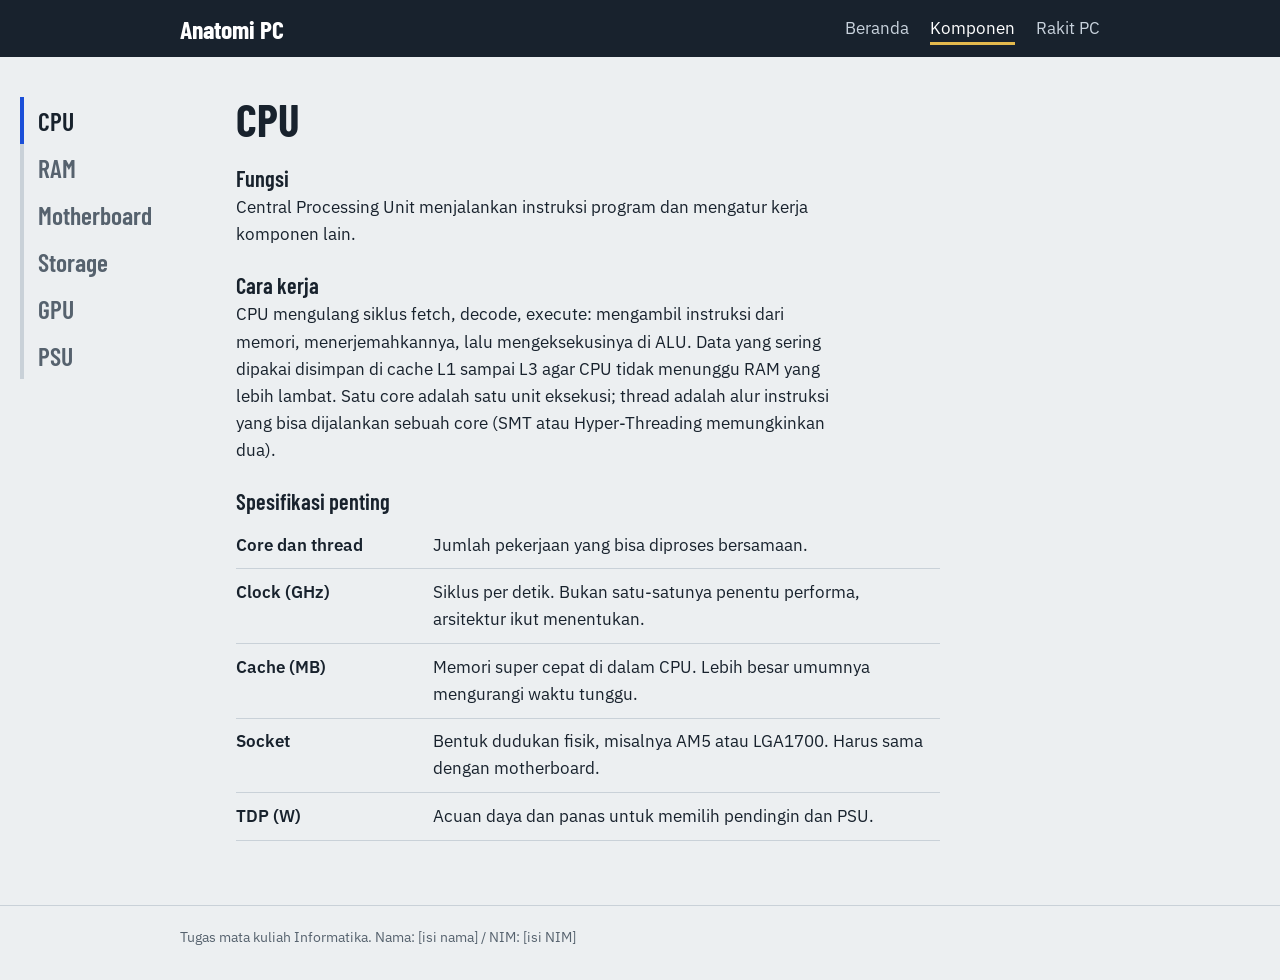
==== komponen.html @ 4aab7730 "Add files via upload" ====
<!doctype html><html lang="id"><head><title>Komponen: Anatomi PC</title><meta charset="utf-8"><meta name="viewport" content="width=device-width,initial-scale=1"><link rel="preconnect" href="https://fonts.googleapis.com"><link rel="preconnect" href="https://fonts.gstatic.com" crossorigin><link href="https://fonts.googleapis.com/css2?family=Barlow+Condensed:wght@600;700&family=IBM+Plex+Sans:wght@400;600&display=swap" rel="stylesheet"><link rel="stylesheet" href="style.css"></head><body>
<header><div class="wrap"><a class="logo" href="index.html">Anatomi PC</a><nav><a href="index.html">Beranda</a><a href="komponen.html">Komponen</a><a href="rakit.html">Rakit PC</a></nav></div></header>
<main class="wrap split">
<div class="tabs" role="tablist" aria-label="Pilih komponen">
<button data-t="cpu">CPU</button><button data-t="ram">RAM</button><button data-t="mobo">Motherboard</button><button data-t="storage">Storage</button><button data-t="gpu">GPU</button><button data-t="psu">PSU</button>
</div>
<div>

<section class="panel" id="cpu"><h2>CPU</h2>
<h3>Fungsi</h3><p>Central Processing Unit menjalankan instruksi program dan mengatur kerja komponen lain.</p>
<h3>Cara kerja</h3><p>CPU mengulang siklus fetch, decode, execute: mengambil instruksi dari memori, menerjemahkannya, lalu mengeksekusinya di ALU. Data yang sering dipakai disimpan di cache L1 sampai L3 agar CPU tidak menunggu RAM yang lebih lambat. Satu core adalah satu unit eksekusi; thread adalah alur instruksi yang bisa dijalankan sebuah core (SMT atau Hyper-Threading memungkinkan dua).</p>
<h3>Spesifikasi penting</h3>
<table><tr><th>Core dan thread</th><td>Jumlah pekerjaan yang bisa diproses bersamaan.</td></tr>
<tr><th>Clock (GHz)</th><td>Siklus per detik. Bukan satu-satunya penentu performa, arsitektur ikut menentukan.</td></tr>
<tr><th>Cache (MB)</th><td>Memori super cepat di dalam CPU. Lebih besar umumnya mengurangi waktu tunggu.</td></tr>
<tr><th>Socket</th><td>Bentuk dudukan fisik, misalnya AM5 atau LGA1700. Harus sama dengan motherboard.</td></tr>
<tr><th>TDP (W)</th><td>Acuan daya dan panas untuk memilih pendingin dan PSU.</td></tr></table></section>

<section class="panel" id="ram"><h2>RAM</h2>
<h3>Fungsi</h3><p>Random Access Memory menyimpan data dan program yang sedang berjalan. Isinya hilang saat listrik mati (volatile).</p>
<h3>Cara kerja</h3><p>Tiap bit disimpan sebagai muatan di kapasitor kecil (DRAM), dan muatan itu bocor sehingga harus di-refresh terus-menerus. CPU mengakses RAM lewat memory controller. Dua modul pada dual channel membuat jalur data selebar dua kali lipat.</p>
<h3>Spesifikasi penting</h3>
<table><tr><th>Kapasitas (GB)</th><td>Berapa banyak program dan data bisa dibuka sekaligus.</td></tr>
<tr><th>Tipe</th><td>DDR4 atau DDR5. Tidak bisa ditukar karena posisi takik slotnya berbeda.</td></tr>
<tr><th>Kecepatan (MT/s)</th><td>Jumlah transfer data per detik.</td></tr>
<tr><th>Latency (CL)</th><td>Jumlah siklus tunggu sebelum data pertama keluar. Lebih kecil lebih responsif.</td></tr>
<tr><th>Channel</th><td>Single atau dual channel. Dual menggandakan lebar jalur.</td></tr></table></section>

<section class="panel" id="mobo"><h2>Motherboard</h2>
<h3>Fungsi</h3><p>Papan sirkuit utama tempat semua komponen dipasang dan saling terhubung.</p>
<h3>Cara kerja</h3><p>Chipset mengatur lalu lintas data lewat jalur PCIe (GPU, SSD NVMe), slot DIMM (RAM), dan port SATA. Daya dari PSU masuk lewat konektor 24-pin dan konektor CPU. Saat dinyalakan, firmware BIOS/UEFI menjalankan POST untuk memeriksa perangkat, lalu menyerahkan kendali ke sistem operasi.</p>
<h3>Spesifikasi penting</h3>
<table><tr><th>Socket</th><td>Menentukan CPU yang bisa dipasang.</td></tr>
<tr><th>Chipset</th><td>Menentukan fitur dan jumlah jalur, misalnya B650 atau B660.</td></tr>
<tr><th>Form factor</th><td>ATX, micro-ATX, atau mini-ITX. Harus muat di casing.</td></tr>
<tr><th>Slot RAM</th><td>Jumlah slot dan tipe memori yang didukung (DDR4 atau DDR5).</td></tr>
<tr><th>Slot M.2 dan PCIe</th><td>Jumlah dan versi slot untuk SSD NVMe dan GPU.</td></tr></table></section>

<section class="panel" id="storage"><h2>Storage</h2>
<h3>Fungsi</h3><p>Menyimpan sistem operasi, program, dan file secara permanen, bahkan saat komputer mati.</p>
<h3>Cara kerja</h3><p>HDD menyimpan data pada piringan magnetik yang berputar dan dibaca oleh head mekanis, sehingga akses acaknya lambat. SSD memakai sel flash NAND tanpa bagian bergerak, diatur oleh controller. SSD NVMe terhubung langsung ke jalur PCIe sehingga jauh lebih cepat daripada SSD SATA.</p>
<h3>Spesifikasi penting</h3>
<table><tr><th>Kapasitas</th><td>Total ruang simpan (GB atau TB).</td></tr>
<tr><th>Antarmuka</th><td>SATA atau NVMe (PCIe). Menentukan batas kecepatan.</td></tr>
<tr><th>Kecepatan baca/tulis</th><td>Dalam MB/s. Sekuensial untuk file besar, acak untuk banyak file kecil.</td></tr>
<tr><th>TBW (SSD)</th><td>Total data yang boleh ditulis sebelum sel aus.</td></tr>
<tr><th>RPM (HDD)</th><td>Kecepatan putar piringan, umumnya 5400 atau 7200.</td></tr></table></section>

<section class="panel" id="gpu"><h2>GPU</h2>
<h3>Fungsi</h3><p>Graphics Processing Unit menghasilkan gambar untuk layar dan mempercepat komputasi paralel seperti render video dan AI.</p>
<h3>Cara kerja</h3><p>GPU memiliki ribuan core sederhana yang menjalankan operasi sama pada banyak data sekaligus, cocok untuk menghitung jutaan piksel. Datanya disimpan di VRAM milik GPU sendiri. Hasil gambar dikirim ke monitor lewat HDMI atau DisplayPort.</p>
<h3>Spesifikasi penting</h3>
<table><tr><th>VRAM (GB)</th><td>Memori khusus GPU. Menentukan resolusi dan ukuran tekstur yang muat.</td></tr>
<tr><th>Jumlah core</th><td>CUDA core (NVIDIA) atau stream processor (AMD).</td></tr>
<tr><th>Daya (TDP/TBP)</th><td>Konsumsi daya, menentukan kapasitas PSU dan konektor yang diperlukan.</td></tr>
<tr><th>Slot</th><td>Umumnya PCIe x16 pada motherboard.</td></tr>
<tr><th>Port output</th><td>HDMI dan DisplayPort. Pastikan cocok dengan monitor.</td></tr></table></section>

<section class="panel" id="psu"><h2>PSU</h2>
<h3>Fungsi</h3><p>Power Supply Unit mengubah listrik AC dari stopkontak menjadi arus DC bertegangan rendah untuk semua komponen.</p>
<h3>Cara kerja</h3><p>PSU modern berjenis switching: menyearahkan AC, lalu memotongnya pada frekuensi tinggi lewat transformator kecil, dan meregulasi hasilnya menjadi 12 V, 5 V, dan 3,3 V. Rail 12 V membawa beban terbesar, terutama untuk CPU dan GPU.</p>
<h3>Spesifikasi penting</h3>
<table><tr><th>Wattage</th><td>Daya maksimum. Disarankan ada cadangan sekitar 30% di atas estimasi beban.</td></tr>
<tr><th>Sertifikasi 80 PLUS</th><td>Efisiensi minimum, dari Bronze sampai Titanium. Makin tinggi, makin sedikit daya terbuang jadi panas.</td></tr>
<tr><th>Konektor</th><td>24-pin motherboard, EPS untuk CPU, PCIe untuk GPU, SATA.</td></tr>
<tr><th>Modular</th><td>Kabel bisa dilepas sehingga casing lebih rapi.</td></tr></table></section>

</div></main>
<footer><div class="wrap">Tugas mata kuliah Informatika. Nama: [isi nama] / NIM: [isi NIM]</div></footer>
<script src="script.js"></script></body></html>
---- style.css ----
:root{--bg:#eceff1;--ink:#18222d;--mut:#56626e;--line:#c9d1d8;--blue:#1b4fd8;--board:#0d4a3b;--gold:#e3b94d;--ok:#1d7a43;--bad:#b3261e;--warn:#946200;--hd:"Barlow Condensed","Arial Narrow",sans-serif}
*{box-sizing:border-box}
body{margin:0;background:var(--bg);color:var(--ink);font:17px/1.6 "IBM Plex Sans",system-ui,sans-serif}
a{color:var(--blue)}
:focus-visible{outline:3px solid var(--blue);outline-offset:2px}
.wrap{max-width:60rem;margin:0 auto;padding:0 1.25rem}
header{background:var(--ink)}
header .wrap{display:flex;justify-content:space-between;align-items:center;flex-wrap:wrap;gap:.5rem;padding-block:.8rem}
.logo{font:700 1.6rem var(--hd);color:#fff;text-decoration:none}
nav a{color:#c8d2dc;text-decoration:none;margin-left:1.3rem;padding-bottom:3px}
nav a:hover,nav a[aria-current]{color:#fff;border-bottom:3px solid var(--gold)}
h1,h2,h3{font-family:var(--hd);line-height:1;margin:0}
h1{font-size:clamp(3rem,10vw,6.5rem);margin:3rem 0 1.2rem;max-width:12ch}
h2{font-size:2.8rem;margin-bottom:.8rem}
h3{font-size:1.4rem;font-weight:600;margin:1.6rem 0 .3rem}
.lead{font-size:1.2rem;max-width:40rem}
.note{color:var(--mut);max-width:40rem}
.flow{display:flex;flex-wrap:wrap;align-items:center;margin:2.5rem 0 .6rem}
.flow b{background:var(--ink);color:#fff;padding:.5rem 1rem;font:600 1.3rem var(--hd)}
.flow i{width:1.6rem;height:3px;background:var(--gold)}
.idx{list-style:none;padding:0;margin:2.5rem 0}
.idx a{display:grid;grid-template-columns:12rem 1fr;gap:1rem;padding:.8rem 0;border-top:1px solid var(--line);text-decoration:none;color:var(--ink);align-items:baseline}
.idx a:hover strong{color:var(--blue)}
.idx strong{font:700 2.1rem var(--hd)}
.btn{display:inline-block;background:var(--blue);color:#fff;border:0;padding:.7rem 1.3rem;font:600 1rem "IBM Plex Sans",sans-serif;text-decoration:none;cursor:pointer}
.btn:hover{background:#163fae}
.btn.alt{background:none;color:var(--ink);box-shadow:inset 0 0 0 2px var(--ink)}
.split{display:grid;grid-template-columns:11rem 1fr;gap:2.5rem;margin:2.5rem 0}
.tabs{display:flex;flex-direction:column}
.tabs button{background:none;border:0;border-left:4px solid var(--line);text-align:left;padding:.5rem .9rem;font:600 1.6rem var(--hd);cursor:pointer;color:var(--mut)}
.tabs button[aria-selected=true]{border-color:var(--blue);color:var(--ink)}
.panel p{max-width:38rem;margin:.2rem 0}
table{width:100%;border-collapse:collapse;margin-top:.6rem}
th,td{text-align:left;padding:.6rem .8rem .6rem 0;border-bottom:1px solid var(--line);vertical-align:top}
th{width:28%;font-weight:600}
.lab{display:grid;grid-template-columns:1fr 1.4fr;gap:2rem;margin:2rem 0}
.part{display:block;width:100%;text-align:left;background:#fff;border:2px solid var(--ink);padding:.45rem .7rem;margin-bottom:.4rem;cursor:grab;font:inherit;color:var(--ink)}
.part small{display:block;color:var(--mut)}
.part.sel{background:var(--ink);color:#fff}.part.sel small{color:#b9c4cf}
.part.used{opacity:.35}
.board{background:var(--board);padding:1rem;display:grid;grid-template-columns:1fr 1fr;gap:.8rem;align-content:start}
.slot{min-height:5.5rem;border:2px dashed var(--gold);padding:.6rem .8rem;color:#e7efe9;cursor:pointer}
.slot span{color:var(--gold);font-weight:600}
.slot b{display:block;font:600 1.4rem var(--hd)}
.slot.over{background:#176652}.slot.full{border-style:solid;background:#093528}
.slot.no{animation:no .3s}
@keyframes no{25%{transform:translateX(-6px)}75%{transform:translateX(6px)}}
@media(prefers-reduced-motion:reduce){.slot.no{animation:none;outline:3px solid #ff8a80}}
#hasil{list-style:none;padding:0;margin:1rem 0}
#hasil li{padding:.5rem .8rem;border-left:5px solid;background:#fff;margin-bottom:.4rem}
.ok{border-color:var(--ok)}.bad{border-color:var(--bad)}.warn{border-color:var(--warn)}
footer{margin-top:4rem;padding:1.2rem 0 2rem;border-top:1px solid var(--line);color:var(--mut);font-size:.9rem}
@media(max-width:760px){.lab,.split{grid-template-columns:1fr}.tabs{flex-direction:row;overflow-x:auto}.tabs button{border-left:0;border-bottom:4px solid var(--line);white-space:nowrap}.tabs button[aria-selected=true]{border-color:var(--blue)}.idx a{grid-template-columns:1fr;gap:0}}
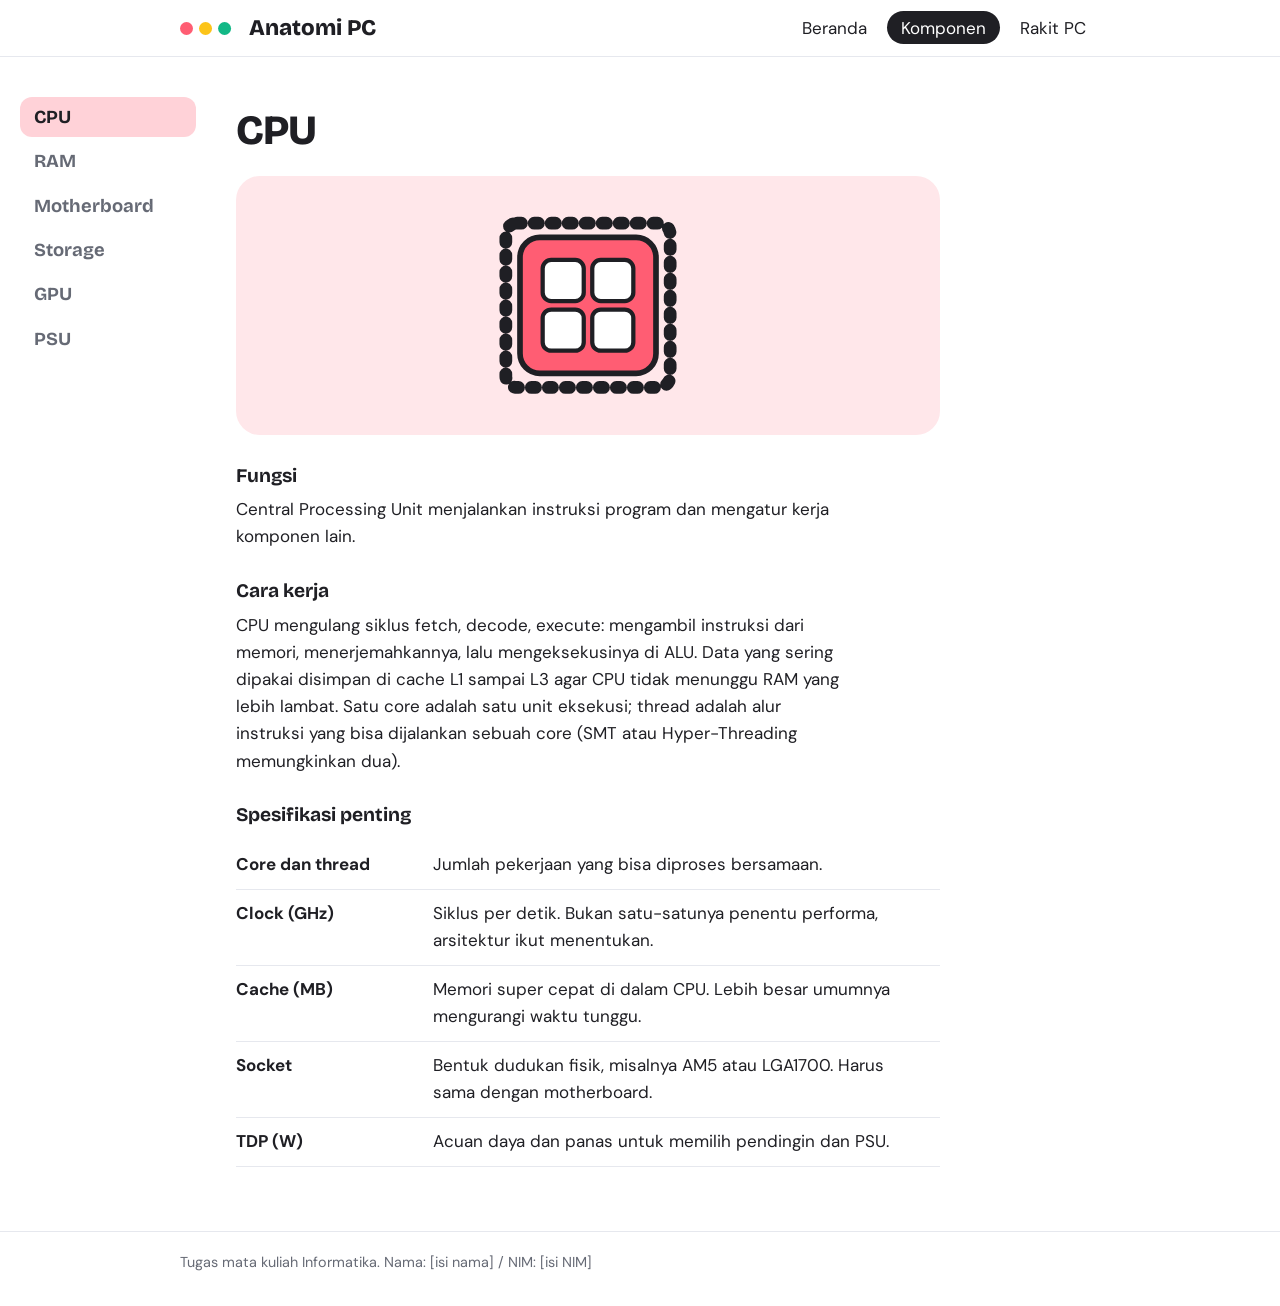
==== commit 7ed7e5ee: "Add files via upload" ====
--- a/komponen.html
+++ b/komponen.html
@@ -1,4 +1,4 @@
-<!doctype html><html lang="id"><head><title>Komponen: Anatomi PC</title><meta charset="utf-8"><meta name="viewport" content="width=device-width,initial-scale=1"><link rel="preconnect" href="https://fonts.googleapis.com"><link rel="preconnect" href="https://fonts.gstatic.com" crossorigin><link href="https://fonts.googleapis.com/css2?family=Barlow+Condensed:wght@600;700&family=IBM+Plex+Sans:wght@400;600&display=swap" rel="stylesheet"><link rel="stylesheet" href="style.css"></head><body>
+<!doctype html><html lang="id"><head><title>Komponen: Anatomi PC</title><meta charset="utf-8"><meta name="viewport" content="width=device-width,initial-scale=1"><link rel="preconnect" href="https://fonts.googleapis.com"><link rel="preconnect" href="https://fonts.gstatic.com" crossorigin><link href="https://fonts.googleapis.com/css2?family=Bricolage+Grotesque:wght@600;800&family=DM+Sans:wght@400;600&display=swap" rel="stylesheet"><link rel="stylesheet" href="style.css"></head><body>
 <header><div class="wrap"><a class="logo" href="index.html">Anatomi PC</a><nav><a href="index.html">Beranda</a><a href="komponen.html">Komponen</a><a href="rakit.html">Rakit PC</a></nav></div></header>
 <main class="wrap split">
 <div class="tabs" role="tablist" aria-label="Pilih komponen">
@@ -6,7 +6,7 @@
 </div>
 <div>
 
-<section class="panel" id="cpu"><h2>CPU</h2>
+<section class="panel" id="cpu"><h2>CPU</h2><figure class="art"><svg viewBox="0 0 240 160" role="img" aria-label="Ilustrasi CPU dengan empat core"><rect class="k" x="62" y="22" width="116" height="116" rx="8" stroke-dasharray="3 9" style="stroke-width:9"/><rect class="f" x="72" y="32" width="96" height="96" rx="14"/><g class="cores"><rect class="w" x="88" y="48" width="29" height="29" rx="6"/><rect class="w" x="123" y="48" width="29" height="29" rx="6"/><rect class="w" x="88" y="83" width="29" height="29" rx="6"/><rect class="w" x="123" y="83" width="29" height="29" rx="6"/></g></svg></figure>
 <h3>Fungsi</h3><p>Central Processing Unit menjalankan instruksi program dan mengatur kerja komponen lain.</p>
 <h3>Cara kerja</h3><p>CPU mengulang siklus fetch, decode, execute: mengambil instruksi dari memori, menerjemahkannya, lalu mengeksekusinya di ALU. Data yang sering dipakai disimpan di cache L1 sampai L3 agar CPU tidak menunggu RAM yang lebih lambat. Satu core adalah satu unit eksekusi; thread adalah alur instruksi yang bisa dijalankan sebuah core (SMT atau Hyper-Threading memungkinkan dua).</p>
 <h3>Spesifikasi penting</h3>
@@ -16,17 +16,17 @@
 <tr><th>Socket</th><td>Bentuk dudukan fisik, misalnya AM5 atau LGA1700. Harus sama dengan motherboard.</td></tr>
 <tr><th>TDP (W)</th><td>Acuan daya dan panas untuk memilih pendingin dan PSU.</td></tr></table></section>
 
-<section class="panel" id="ram"><h2>RAM</h2>
+<section class="panel" id="ram"><h2>RAM</h2><figure class="art"><svg viewBox="0 0 240 160" role="img" aria-label="Ilustrasi modul RAM"><rect class="f" x="20" y="44" width="200" height="66" rx="8"/><g class="chips"><rect class="w" x="34" y="58" width="28" height="34" rx="4"/><rect class="w" x="68" y="58" width="28" height="34" rx="4"/><rect class="w" x="102" y="58" width="28" height="34" rx="4"/><rect class="w" x="136" y="58" width="28" height="34" rx="4"/><rect class="w" x="170" y="58" width="28" height="34" rx="4"/></g><path class="k" d="M30 126H112M128 126H210" stroke-dasharray="3 7" style="stroke-width:9"/></svg></figure>
 <h3>Fungsi</h3><p>Random Access Memory menyimpan data dan program yang sedang berjalan. Isinya hilang saat listrik mati (volatile).</p>
 <h3>Cara kerja</h3><p>Tiap bit disimpan sebagai muatan di kapasitor kecil (DRAM), dan muatan itu bocor sehingga harus di-refresh terus-menerus. CPU mengakses RAM lewat memory controller. Dua modul pada dual channel membuat jalur data selebar dua kali lipat.</p>
-<h3>Spesifikasi penting</h3>
+<h3>Kecepatan umum (MT/s)</h3><div class="bars"><div style="--w:57"><span>DDR4</span><i></i><b>3200</b></div><div style="--w:100"><span>DDR5</span><i></i><b>5600</b></div></div><h3>Spesifikasi penting</h3>
 <table><tr><th>Kapasitas (GB)</th><td>Berapa banyak program dan data bisa dibuka sekaligus.</td></tr>
 <tr><th>Tipe</th><td>DDR4 atau DDR5. Tidak bisa ditukar karena posisi takik slotnya berbeda.</td></tr>
 <tr><th>Kecepatan (MT/s)</th><td>Jumlah transfer data per detik.</td></tr>
 <tr><th>Latency (CL)</th><td>Jumlah siklus tunggu sebelum data pertama keluar. Lebih kecil lebih responsif.</td></tr>
 <tr><th>Channel</th><td>Single atau dual channel. Dual menggandakan lebar jalur.</td></tr></table></section>
 
-<section class="panel" id="mobo"><h2>Motherboard</h2>
+<section class="panel" id="mobo"><h2>Motherboard</h2><figure class="art"><svg viewBox="0 0 240 160" role="img" aria-label="Ilustrasi motherboard"><rect class="f" x="26" y="12" width="188" height="136" rx="12"/><rect class="w" x="42" y="28" width="46" height="46" rx="6"/><rect class="w" x="116" y="26" width="10" height="58" rx="3"/><rect class="w" x="132" y="26" width="10" height="58" rx="3"/><rect class="w" x="148" y="26" width="10" height="58" rx="3"/><rect class="w" x="164" y="26" width="10" height="58" rx="3"/><rect class="w" x="42" y="112" width="106" height="12" rx="4"/><rect class="w" x="164" y="100" width="34" height="26" rx="5"/><path class="k dash" d="M88 51H116"/><path class="k dash" d="M65 74V112"/></svg></figure>
 <h3>Fungsi</h3><p>Papan sirkuit utama tempat semua komponen dipasang dan saling terhubung.</p>
 <h3>Cara kerja</h3><p>Chipset mengatur lalu lintas data lewat jalur PCIe (GPU, SSD NVMe), slot DIMM (RAM), dan port SATA. Daya dari PSU masuk lewat konektor 24-pin dan konektor CPU. Saat dinyalakan, firmware BIOS/UEFI menjalankan POST untuk memeriksa perangkat, lalu menyerahkan kendali ke sistem operasi.</p>
 <h3>Spesifikasi penting</h3>
@@ -36,17 +36,17 @@
 <tr><th>Slot RAM</th><td>Jumlah slot dan tipe memori yang didukung (DDR4 atau DDR5).</td></tr>
 <tr><th>Slot M.2 dan PCIe</th><td>Jumlah dan versi slot untuk SSD NVMe dan GPU.</td></tr></table></section>
 
-<section class="panel" id="storage"><h2>Storage</h2>
+<section class="panel" id="storage"><h2>Storage</h2><figure class="art"><svg viewBox="0 0 240 160" role="img" aria-label="Ilustrasi SSD dan HDD"><rect class="f" x="10" y="38" width="110" height="84" rx="10"/><rect class="w" x="24" y="52" width="32" height="26" rx="4"/><rect class="w" x="64" y="52" width="40" height="26" rx="4"/><path class="k" d="M26 108H104" stroke-dasharray="3 7" style="stroke-width:8"/><circle class="w" cx="182" cy="80" r="48"/><circle class="f" cx="182" cy="80" r="16"/><g class="spin" style="transform-origin:182px 80px"><path class="k" d="M182 80V42" style="stroke:var(--c);stroke-width:7"/></g><circle cx="182" cy="80" r="4" fill="#1f1f24"/></svg></figure>
 <h3>Fungsi</h3><p>Menyimpan sistem operasi, program, dan file secara permanen, bahkan saat komputer mati.</p>
 <h3>Cara kerja</h3><p>HDD menyimpan data pada piringan magnetik yang berputar dan dibaca oleh head mekanis, sehingga akses acaknya lambat. SSD memakai sel flash NAND tanpa bagian bergerak, diatur oleh controller. SSD NVMe terhubung langsung ke jalur PCIe sehingga jauh lebih cepat daripada SSD SATA.</p>
-<h3>Spesifikasi penting</h3>
+<h3>Kecepatan baca (perkiraan)</h3><div class="bars"><div style="--w:4"><span>HDD 7200 RPM</span><i></i><b>±150 MB/s</b></div><div style="--w:16"><span>SSD SATA</span><i></i><b>±550 MB/s</b></div><div style="--w:100"><span>SSD NVMe</span><i></i><b>±3.500 MB/s</b></div></div><h3>Spesifikasi penting</h3>
 <table><tr><th>Kapasitas</th><td>Total ruang simpan (GB atau TB).</td></tr>
 <tr><th>Antarmuka</th><td>SATA atau NVMe (PCIe). Menentukan batas kecepatan.</td></tr>
 <tr><th>Kecepatan baca/tulis</th><td>Dalam MB/s. Sekuensial untuk file besar, acak untuk banyak file kecil.</td></tr>
 <tr><th>TBW (SSD)</th><td>Total data yang boleh ditulis sebelum sel aus.</td></tr>
 <tr><th>RPM (HDD)</th><td>Kecepatan putar piringan, umumnya 5400 atau 7200.</td></tr></table></section>
 
-<section class="panel" id="gpu"><h2>GPU</h2>
+<section class="panel" id="gpu"><h2>GPU</h2><figure class="art"><svg viewBox="0 0 240 160" role="img" aria-label="Ilustrasi kartu grafis dengan dua kipas"><rect class="f" x="14" y="34" width="212" height="88" rx="12"/><path class="k" d="M44 138H190" stroke-dasharray="3 7" style="stroke-width:9"/><circle class="w" cx="74" cy="78" r="32"/><g class="spin" style="transform-origin:74px 78px"><ellipse class="f" cx="74" cy="62" rx="8" ry="15" transform="rotate(0 74 78)"/><ellipse class="f" cx="74" cy="62" rx="8" ry="15" transform="rotate(120 74 78)"/><ellipse class="f" cx="74" cy="62" rx="8" ry="15" transform="rotate(240 74 78)"/></g><circle cx="74" cy="78" r="5" fill="#1f1f24"/><circle class="w" cx="166" cy="78" r="32"/><g class="spin" style="transform-origin:166px 78px"><ellipse class="f" cx="166" cy="62" rx="8" ry="15" transform="rotate(0 166 78)"/><ellipse class="f" cx="166" cy="62" rx="8" ry="15" transform="rotate(120 166 78)"/><ellipse class="f" cx="166" cy="62" rx="8" ry="15" transform="rotate(240 166 78)"/></g><circle cx="166" cy="78" r="5" fill="#1f1f24"/></svg></figure>
 <h3>Fungsi</h3><p>Graphics Processing Unit menghasilkan gambar untuk layar dan mempercepat komputasi paralel seperti render video dan AI.</p>
 <h3>Cara kerja</h3><p>GPU memiliki ribuan core sederhana yang menjalankan operasi sama pada banyak data sekaligus, cocok untuk menghitung jutaan piksel. Datanya disimpan di VRAM milik GPU sendiri. Hasil gambar dikirim ke monitor lewat HDMI atau DisplayPort.</p>
 <h3>Spesifikasi penting</h3>
@@ -56,7 +56,7 @@
 <tr><th>Slot</th><td>Umumnya PCIe x16 pada motherboard.</td></tr>
 <tr><th>Port output</th><td>HDMI dan DisplayPort. Pastikan cocok dengan monitor.</td></tr></table></section>
 
-<section class="panel" id="psu"><h2>PSU</h2>
+<section class="panel" id="psu"><h2>PSU</h2><figure class="art"><svg viewBox="0 0 240 160" role="img" aria-label="Ilustrasi PSU dengan kipas dan kabel"><rect class="f" x="18" y="26" width="132" height="108" rx="12"/><circle class="w" cx="84" cy="80" r="38"/><g class="spin" style="transform-origin:84px 80px"><ellipse class="f" cx="84" cy="58" rx="8" ry="15" transform="rotate(0 84 80)"/><ellipse class="f" cx="84" cy="58" rx="8" ry="15" transform="rotate(120 84 80)"/><ellipse class="f" cx="84" cy="58" rx="8" ry="15" transform="rotate(240 84 80)"/></g><circle cx="84" cy="80" r="5" fill="#1f1f24"/><path class="k" d="M150 52H190q16 0 16 16v10"/><path class="k" d="M150 82H176q16 0 16 16v18"/><path class="k" d="M150 112H212"/></svg></figure>
 <h3>Fungsi</h3><p>Power Supply Unit mengubah listrik AC dari stopkontak menjadi arus DC bertegangan rendah untuk semua komponen.</p>
 <h3>Cara kerja</h3><p>PSU modern berjenis switching: menyearahkan AC, lalu memotongnya pada frekuensi tinggi lewat transformator kecil, dan meregulasi hasilnya menjadi 12 V, 5 V, dan 3,3 V. Rail 12 V membawa beban terbesar, terutama untuk CPU dan GPU.</p>
 <h3>Spesifikasi penting</h3>
--- a/style.css
+++ b/style.css
@@ -1,53 +1,90 @@
-:root{--bg:#eceff1;--ink:#18222d;--mut:#56626e;--line:#c9d1d8;--blue:#1b4fd8;--board:#0d4a3b;--gold:#e3b94d;--ok:#1d7a43;--bad:#b3261e;--warn:#946200;--hd:"Barlow Condensed","Arial Narrow",sans-serif}
+:root{--bg:#fff;--ink:#1f1f24;--mut:#666a75;--line:#e6e8ee;--hd:"Bricolage Grotesque","DM Sans",system-ui,sans-serif;--ok:#16874a;--bad:#c62828;--warn:#9a6700}
+[data-t=cpu],#cpu,a[href$="#cpu"]{--c:#ff5d73}
+[data-t=ram],#ram,a[href$="#ram"]{--c:#12b886}
+[data-t=mobo],#mobo,a[href$="#mobo"]{--c:#4c6ef5}
+[data-t=storage],[data-t=sto],#storage,a[href$="#storage"]{--c:#fcc419}
+[data-t=gpu],#gpu,a[href$="#gpu"]{--c:#ff922b}
+[data-t=psu],#psu,a[href$="#psu"]{--c:#22b8cf}
 *{box-sizing:border-box}
-body{margin:0;background:var(--bg);color:var(--ink);font:17px/1.6 "IBM Plex Sans",system-ui,sans-serif}
-a{color:var(--blue)}
-:focus-visible{outline:3px solid var(--blue);outline-offset:2px}
+body{margin:0;background:var(--bg);color:var(--ink);font:17px/1.6 "DM Sans",system-ui,sans-serif}
+a{color:#3b5bdb}
+:focus-visible{outline:3px solid #4c6ef5;outline-offset:2px}
 .wrap{max-width:60rem;margin:0 auto;padding:0 1.25rem}
-header{background:var(--ink)}
-header .wrap{display:flex;justify-content:space-between;align-items:center;flex-wrap:wrap;gap:.5rem;padding-block:.8rem}
-.logo{font:700 1.6rem var(--hd);color:#fff;text-decoration:none}
-nav a{color:#c8d2dc;text-decoration:none;margin-left:1.3rem;padding-bottom:3px}
-nav a:hover,nav a[aria-current]{color:#fff;border-bottom:3px solid var(--gold)}
-h1,h2,h3{font-family:var(--hd);line-height:1;margin:0}
-h1{font-size:clamp(3rem,10vw,6.5rem);margin:3rem 0 1.2rem;max-width:12ch}
-h2{font-size:2.8rem;margin-bottom:.8rem}
-h3{font-size:1.4rem;font-weight:600;margin:1.6rem 0 .3rem}
+header{border-bottom:1px solid var(--line)}
+header .wrap{display:flex;justify-content:space-between;align-items:center;flex-wrap:wrap;gap:.5rem;padding-block:.9rem}
+.logo{font:800 1.4rem var(--hd);color:var(--ink);text-decoration:none}
+.logo::before{content:"";display:inline-block;width:.6em;height:.6em;border-radius:50%;background:#ff5d73;box-shadow:.85em 0 #fcc419,1.7em 0 #12b886;margin-right:2.5em}
+nav a{color:var(--ink);text-decoration:none;margin-left:.3rem;padding:.35rem .9rem;border-radius:99px;transition:background .2s}
+nav a:hover{background:#eef0f6}
+nav a[aria-current]{background:var(--ink);color:#fff}
+main{animation:enter .45s cubic-bezier(.2,.7,.2,1)}
+body.out main{opacity:0;transform:translateY(-8px);transition:opacity .18s,transform .18s}
+@keyframes enter{from{opacity:0;transform:translateY(12px)}}
+h1,h2,h3{font-family:var(--hd);margin:0}
+h1{font-size:clamp(2.6rem,8vw,5.2rem);font-weight:800;line-height:1.02;letter-spacing:-.03em;margin:3rem 0 1.2rem;max-width:14ch}
+h2{font-size:2.6rem;font-weight:800;letter-spacing:-.02em;margin-bottom:.8rem}
+h3{font-size:1.2rem;font-weight:700;margin:1.6rem 0 .3rem}
 .lead{font-size:1.2rem;max-width:40rem}
 .note{color:var(--mut);max-width:40rem}
-.flow{display:flex;flex-wrap:wrap;align-items:center;margin:2.5rem 0 .6rem}
-.flow b{background:var(--ink);color:#fff;padding:.5rem 1rem;font:600 1.3rem var(--hd)}
-.flow i{width:1.6rem;height:3px;background:var(--gold)}
-.idx{list-style:none;padding:0;margin:2.5rem 0}
-.idx a{display:grid;grid-template-columns:12rem 1fr;gap:1rem;padding:.8rem 0;border-top:1px solid var(--line);text-decoration:none;color:var(--ink);align-items:baseline}
-.idx a:hover strong{color:var(--blue)}
-.idx strong{font:700 2.1rem var(--hd)}
-.btn{display:inline-block;background:var(--blue);color:#fff;border:0;padding:.7rem 1.3rem;font:600 1rem "IBM Plex Sans",sans-serif;text-decoration:none;cursor:pointer}
-.btn:hover{background:#163fae}
+.flow{display:flex;flex-wrap:wrap;align-items:center;gap:.5rem;margin:2.5rem 0 .6rem}
+.flow b{background:var(--c,#e9ebf2);padding:.4rem 1.1rem;border-radius:99px;font:700 1.1rem var(--hd)}
+.flow i{font-style:normal;color:var(--mut)}
+.flow i::before{content:"\2192"}
+.idx{list-style:none;padding:0;margin:2.5rem 0;display:grid;grid-template-columns:repeat(auto-fit,minmax(17rem,1fr));gap:1rem}
+.idx a{display:block;height:100%;padding:1.2rem 1.3rem;border-radius:20px;border:2px solid transparent;background:color-mix(in srgb,var(--c) 15%,#fff);text-decoration:none;color:var(--ink);transition:transform .2s,border-color .2s}
+.idx a:hover{transform:translateY(-3px);border-color:var(--c)}
+.idx strong{display:block;font:800 1.9rem var(--hd);letter-spacing:-.02em}
+.btn{display:inline-block;background:var(--ink);color:#fff;border:0;border-radius:99px;padding:.75rem 1.5rem;font:700 1rem "DM Sans",sans-serif;text-decoration:none;cursor:pointer;transition:background .2s}
+.btn:hover{background:#4c6ef5}
 .btn.alt{background:none;color:var(--ink);box-shadow:inset 0 0 0 2px var(--ink)}
+.btn.alt:hover{background:#eef0f6}
 .split{display:grid;grid-template-columns:11rem 1fr;gap:2.5rem;margin:2.5rem 0}
-.tabs{display:flex;flex-direction:column}
-.tabs button{background:none;border:0;border-left:4px solid var(--line);text-align:left;padding:.5rem .9rem;font:600 1.6rem var(--hd);cursor:pointer;color:var(--mut)}
-.tabs button[aria-selected=true]{border-color:var(--blue);color:var(--ink)}
+.tabs{display:flex;flex-direction:column;gap:.3rem}
+.tabs button{background:none;border:0;border-radius:12px;text-align:left;padding:.55rem .9rem;font:700 1.15rem var(--hd);cursor:pointer;color:var(--mut);transition:background .2s}
+.tabs button:hover{background:#f1f3f8}
+.tabs button[aria-selected=true]{background:color-mix(in srgb,var(--c) 28%,#fff);color:var(--ink)}
+.panel{animation:enter .35s ease}
 .panel p{max-width:38rem;margin:.2rem 0}
+.art{margin:0 0 1rem;padding:1rem;border-radius:24px;background:color-mix(in srgb,var(--c) 15%,#fff);display:grid;place-items:center}
+.art svg{width:100%;max-width:340px;height:auto;stroke-linejoin:round}
+.art .f{fill:var(--c);stroke:var(--ink);stroke-width:4}
+.art .w{fill:#fff;stroke:var(--ink);stroke-width:3}
+.art .k{fill:none;stroke:var(--ink);stroke-width:6;stroke-linecap:round}
+.art .dash{stroke-width:4;stroke-dasharray:4 8;animation:dash 1s linear infinite}
+.cores rect,.chips rect{animation:blip 2.4s infinite}
+.cores rect:nth-child(2),.chips rect:nth-child(2){animation-delay:.5s}
+.cores rect:nth-child(3),.chips rect:nth-child(3){animation-delay:1s}
+.cores rect:nth-child(4),.chips rect:nth-child(4){animation-delay:1.5s}
+.chips rect:nth-child(5){animation-delay:2s}
+.spin{animation:spin 2.5s linear infinite}
+@keyframes blip{50%{opacity:.2}}
+@keyframes spin{to{transform:rotate(360deg)}}
+@keyframes dash{to{stroke-dashoffset:-24}}
+.bars div{display:grid;grid-template-columns:9rem 1fr 6.5rem;align-items:center;gap:.7rem;margin:.5rem 0;max-width:38rem}
+.bars i{display:block;height:16px;border-radius:8px;background:var(--c);width:calc(var(--w)*1%);transform-origin:left;animation:grow .9s cubic-bezier(.2,.7,.2,1) both}
+@keyframes grow{from{transform:scaleX(0)}}
 table{width:100%;border-collapse:collapse;margin-top:.6rem}
-th,td{text-align:left;padding:.6rem .8rem .6rem 0;border-bottom:1px solid var(--line);vertical-align:top}
-th{width:28%;font-weight:600}
+th,td{text-align:left;padding:.65rem .8rem .65rem 0;border-bottom:1px solid var(--line);vertical-align:top}
+th{width:28%;font-weight:700}
 .lab{display:grid;grid-template-columns:1fr 1.4fr;gap:2rem;margin:2rem 0}
-.part{display:block;width:100%;text-align:left;background:#fff;border:2px solid var(--ink);padding:.45rem .7rem;margin-bottom:.4rem;cursor:grab;font:inherit;color:var(--ink)}
+.part{display:block;width:100%;text-align:left;background:#fff;border:1.5px solid var(--line);border-left:7px solid var(--c);border-radius:10px;padding:.45rem .7rem;margin-bottom:.4rem;cursor:grab;font:inherit;color:var(--ink);transition:transform .15s}
+.part:hover{transform:translateX(3px)}
 .part small{display:block;color:var(--mut)}
-.part.sel{background:var(--ink);color:#fff}.part.sel small{color:#b9c4cf}
+.part.sel{background:var(--ink);color:#fff}.part.sel small{color:#c3c6d0}
 .part.used{opacity:.35}
-.board{background:var(--board);padding:1rem;display:grid;grid-template-columns:1fr 1fr;gap:.8rem;align-content:start}
-.slot{min-height:5.5rem;border:2px dashed var(--gold);padding:.6rem .8rem;color:#e7efe9;cursor:pointer}
-.slot span{color:var(--gold);font-weight:600}
-.slot b{display:block;font:600 1.4rem var(--hd)}
-.slot.over{background:#176652}.slot.full{border-style:solid;background:#093528}
+.board{background:#f3f4f9;border-radius:24px;padding:1rem;display:grid;grid-template-columns:1fr 1fr;gap:.8rem;align-content:start}
+.slot{min-height:5.5rem;border:2px dashed var(--c);border-radius:16px;padding:.6rem .8rem;cursor:pointer;transition:background .2s}
+.slot span{font-weight:700}
+.slot b{display:block;font:800 1.3rem var(--hd)}
+.slot.over{background:color-mix(in srgb,var(--c) 30%,#fff)}
+.slot.full{border-style:solid;background:color-mix(in srgb,var(--c) 22%,#fff)}
+.slot.pop{animation:pop .3s cubic-bezier(.3,1.6,.5,1)}
 .slot.no{animation:no .3s}
+@keyframes pop{from{transform:scale(.9)}}
 @keyframes no{25%{transform:translateX(-6px)}75%{transform:translateX(6px)}}
-@media(prefers-reduced-motion:reduce){.slot.no{animation:none;outline:3px solid #ff8a80}}
 #hasil{list-style:none;padding:0;margin:1rem 0}
-#hasil li{padding:.5rem .8rem;border-left:5px solid;background:#fff;margin-bottom:.4rem}
+#hasil li{padding:.55rem .9rem;border-left:5px solid;border-radius:8px;background:#f6f7fa;margin-bottom:.4rem;animation:enter .3s ease}
 .ok{border-color:var(--ok)}.bad{border-color:var(--bad)}.warn{border-color:var(--warn)}
 footer{margin-top:4rem;padding:1.2rem 0 2rem;border-top:1px solid var(--line);color:var(--mut);font-size:.9rem}
-@media(max-width:760px){.lab,.split{grid-template-columns:1fr}.tabs{flex-direction:row;overflow-x:auto}.tabs button{border-left:0;border-bottom:4px solid var(--line);white-space:nowrap}.tabs button[aria-selected=true]{border-color:var(--blue)}.idx a{grid-template-columns:1fr;gap:0}}
+@media(prefers-reduced-motion:reduce){*,*::before,*::after{animation:none!important;transition:none!important}.slot.no{outline:3px solid var(--bad)}}
+@media(max-width:760px){.lab,.split{grid-template-columns:1fr}.tabs{flex-direction:row;overflow-x:auto}.tabs button{white-space:nowrap}.bars div{grid-template-columns:7rem 1fr 5.5rem}}
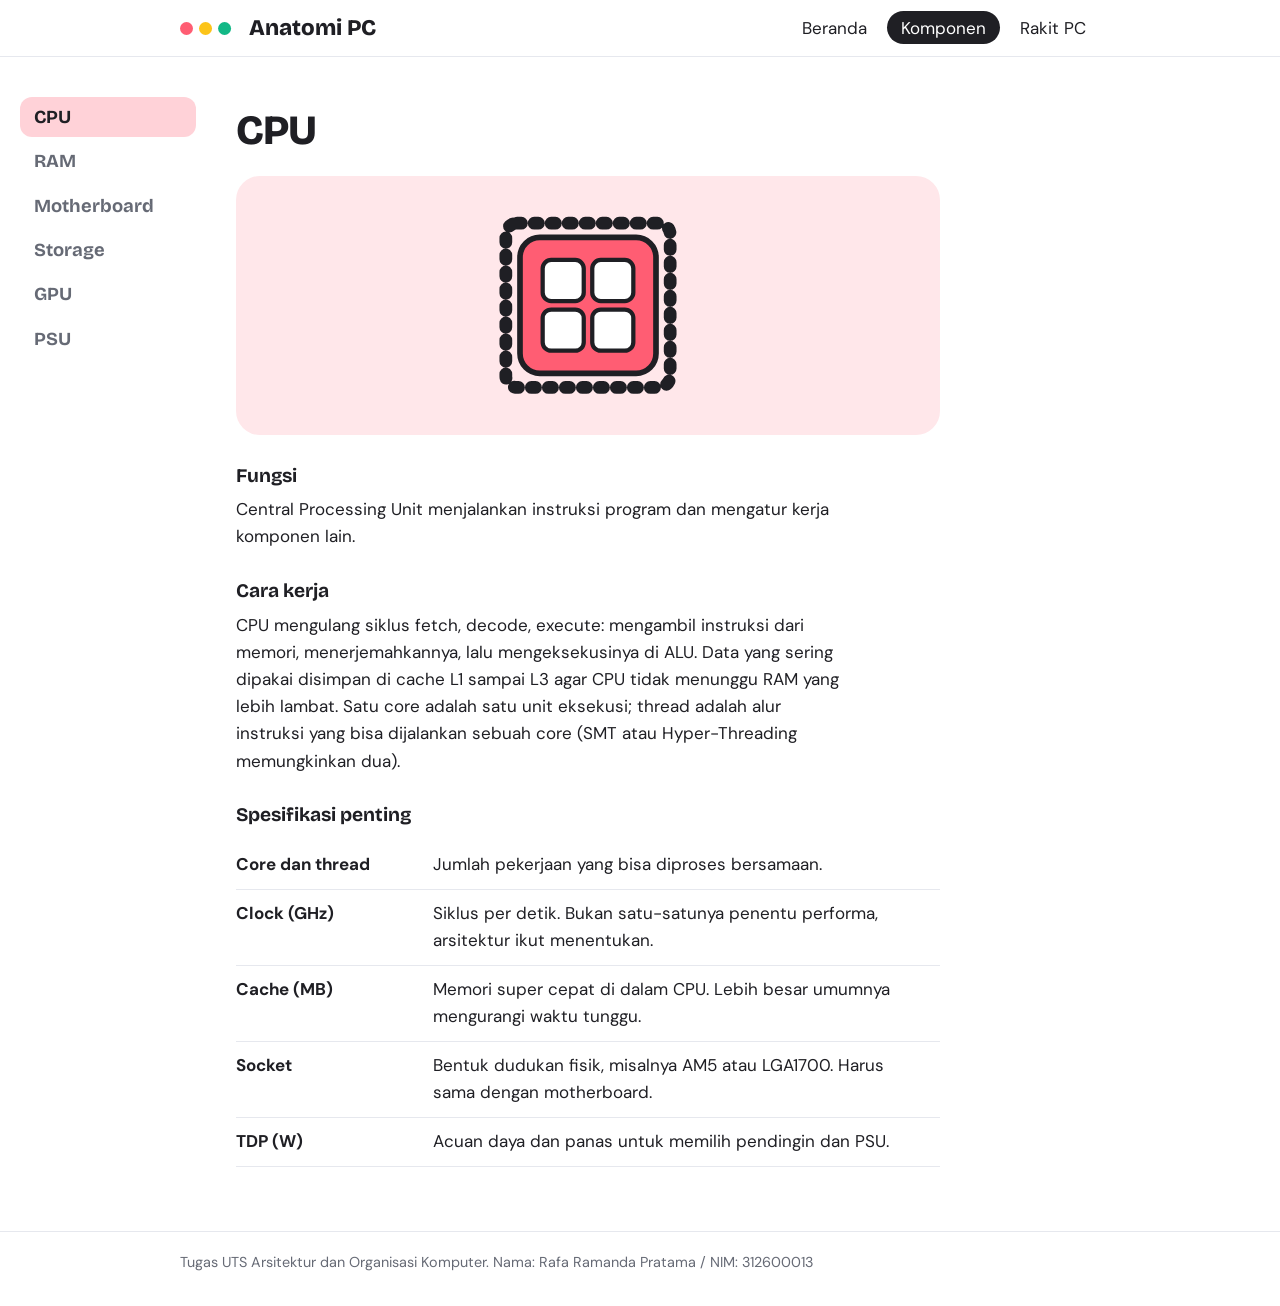
==== commit fbadd671: "Update footer with student name and NIM" ====
--- a/komponen.html
+++ b/komponen.html
@@ -66,5 +66,5 @@
 <tr><th>Modular</th><td>Kabel bisa dilepas sehingga casing lebih rapi.</td></tr></table></section>
 
 </div></main>
-<footer><div class="wrap">Tugas mata kuliah Informatika. Nama: [isi nama] / NIM: [isi NIM]</div></footer>
+<footer><div class="wrap">Tugas UTS Arsitektur dan Organisasi Komputer. Nama: Rafa Ramanda Pratama / NIM: 312600013</div></footer>
 <script src="script.js"></script></body></html>
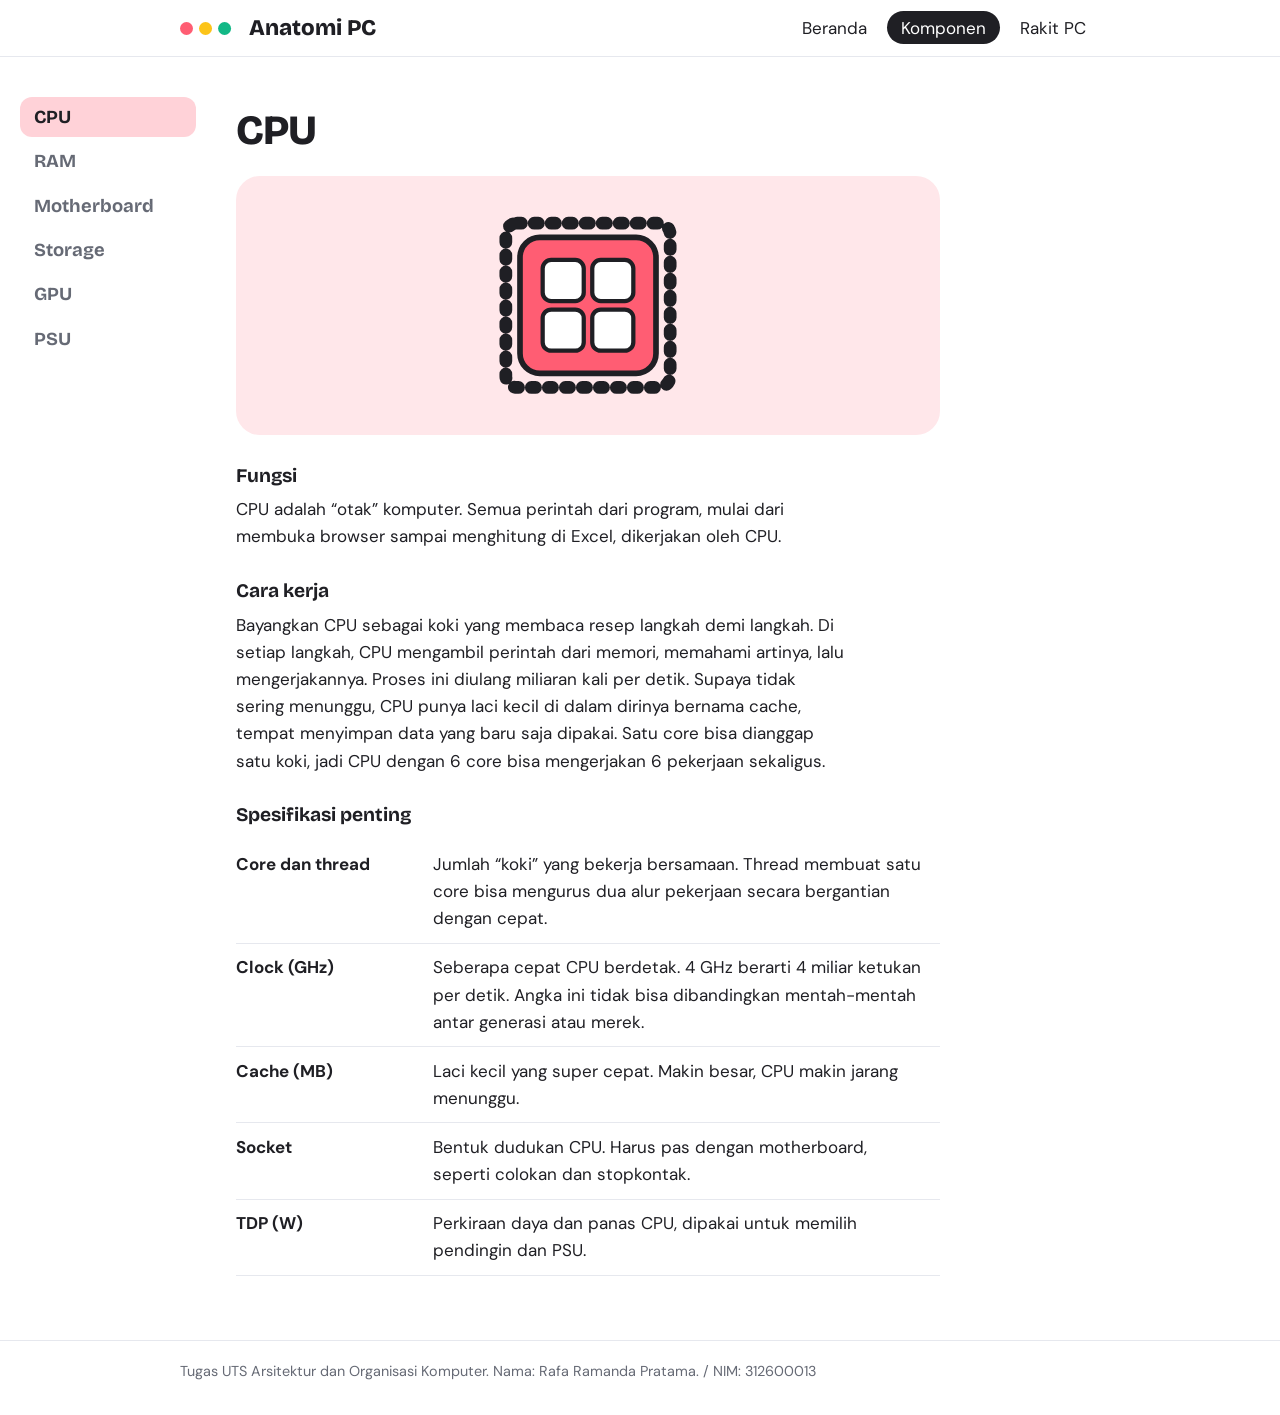
==== commit 005766f8: "Revise hardware section content and specifications Updated content for CPU, RAM, motherboard, storag" ====
--- a/komponen.html
+++ b/komponen.html
@@ -7,64 +7,41 @@
 <div>
 
 <section class="panel" id="cpu"><h2>CPU</h2><figure class="art"><svg viewBox="0 0 240 160" role="img" aria-label="Ilustrasi CPU dengan empat core"><rect class="k" x="62" y="22" width="116" height="116" rx="8" stroke-dasharray="3 9" style="stroke-width:9"/><rect class="f" x="72" y="32" width="96" height="96" rx="14"/><g class="cores"><rect class="w" x="88" y="48" width="29" height="29" rx="6"/><rect class="w" x="123" y="48" width="29" height="29" rx="6"/><rect class="w" x="88" y="83" width="29" height="29" rx="6"/><rect class="w" x="123" y="83" width="29" height="29" rx="6"/></g></svg></figure>
-<h3>Fungsi</h3><p>Central Processing Unit menjalankan instruksi program dan mengatur kerja komponen lain.</p>
-<h3>Cara kerja</h3><p>CPU mengulang siklus fetch, decode, execute: mengambil instruksi dari memori, menerjemahkannya, lalu mengeksekusinya di ALU. Data yang sering dipakai disimpan di cache L1 sampai L3 agar CPU tidak menunggu RAM yang lebih lambat. Satu core adalah satu unit eksekusi; thread adalah alur instruksi yang bisa dijalankan sebuah core (SMT atau Hyper-Threading memungkinkan dua).</p>
+<h3>Fungsi</h3><p>CPU adalah “otak” komputer. Semua perintah dari program, mulai dari membuka browser sampai menghitung di Excel, dikerjakan oleh CPU.</p>
+<h3>Cara kerja</h3><p>Bayangkan CPU sebagai koki yang membaca resep langkah demi langkah. Di setiap langkah, CPU mengambil perintah dari memori, memahami artinya, lalu mengerjakannya. Proses ini diulang miliaran kali per detik. Supaya tidak sering menunggu, CPU punya laci kecil di dalam dirinya bernama cache, tempat menyimpan data yang baru saja dipakai. Satu core bisa dianggap satu koki, jadi CPU dengan 6 core bisa mengerjakan 6 pekerjaan sekaligus.</p>
 <h3>Spesifikasi penting</h3>
-<table><tr><th>Core dan thread</th><td>Jumlah pekerjaan yang bisa diproses bersamaan.</td></tr>
-<tr><th>Clock (GHz)</th><td>Siklus per detik. Bukan satu-satunya penentu performa, arsitektur ikut menentukan.</td></tr>
-<tr><th>Cache (MB)</th><td>Memori super cepat di dalam CPU. Lebih besar umumnya mengurangi waktu tunggu.</td></tr>
-<tr><th>Socket</th><td>Bentuk dudukan fisik, misalnya AM5 atau LGA1700. Harus sama dengan motherboard.</td></tr>
-<tr><th>TDP (W)</th><td>Acuan daya dan panas untuk memilih pendingin dan PSU.</td></tr></table></section>
+<table><tr><th>Core dan thread</th><td>Jumlah “koki” yang bekerja bersamaan. Thread membuat satu core bisa mengurus dua alur pekerjaan secara bergantian dengan cepat.</td></tr><tr><th>Clock (GHz)</th><td>Seberapa cepat CPU berdetak. 4 GHz berarti 4 miliar ketukan per detik. Angka ini tidak bisa dibandingkan mentah-mentah antar generasi atau merek.</td></tr><tr><th>Cache (MB)</th><td>Laci kecil yang super cepat. Makin besar, CPU makin jarang menunggu.</td></tr><tr><th>Socket</th><td>Bentuk dudukan CPU. Harus pas dengan motherboard, seperti colokan dan stopkontak.</td></tr><tr><th>TDP (W)</th><td>Perkiraan daya dan panas CPU, dipakai untuk memilih pendingin dan PSU.</td></tr></table></section>
 
 <section class="panel" id="ram"><h2>RAM</h2><figure class="art"><svg viewBox="0 0 240 160" role="img" aria-label="Ilustrasi modul RAM"><rect class="f" x="20" y="44" width="200" height="66" rx="8"/><g class="chips"><rect class="w" x="34" y="58" width="28" height="34" rx="4"/><rect class="w" x="68" y="58" width="28" height="34" rx="4"/><rect class="w" x="102" y="58" width="28" height="34" rx="4"/><rect class="w" x="136" y="58" width="28" height="34" rx="4"/><rect class="w" x="170" y="58" width="28" height="34" rx="4"/></g><path class="k" d="M30 126H112M128 126H210" stroke-dasharray="3 7" style="stroke-width:9"/></svg></figure>
-<h3>Fungsi</h3><p>Random Access Memory menyimpan data dan program yang sedang berjalan. Isinya hilang saat listrik mati (volatile).</p>
-<h3>Cara kerja</h3><p>Tiap bit disimpan sebagai muatan di kapasitor kecil (DRAM), dan muatan itu bocor sehingga harus di-refresh terus-menerus. CPU mengakses RAM lewat memory controller. Dua modul pada dual channel membuat jalur data selebar dua kali lipat.</p>
+<h3>Fungsi</h3><p>RAM adalah “meja kerja” komputer. Program dan file yang sedang dibuka ditaruh di sini supaya CPU bisa mengambilnya dengan cepat. Saat komputer dimatikan, isi RAM hilang.</p>
+<h3>Cara kerja</h3><p>Kalau storage adalah lemari arsip, RAM adalah meja kerjanya. Saat kamu membuka program, komputer memindahkan datanya dari lemari ke meja. Meja yang luas memudahkan kamu membuka banyak program sekaligus. Kalau mejanya penuh, komputer jadi lambat karena harus bolak-balik ke lemari. Data di RAM disimpan sebagai muatan listrik yang cepat bocor, sehingga harus terus diperbarui berkali-kali tiap detik. Itu sebabnya isinya hilang begitu listrik mati.</p>
 <h3>Kecepatan umum (MT/s)</h3><div class="bars"><div style="--w:57"><span>DDR4</span><i></i><b>3200</b></div><div style="--w:100"><span>DDR5</span><i></i><b>5600</b></div></div><h3>Spesifikasi penting</h3>
-<table><tr><th>Kapasitas (GB)</th><td>Berapa banyak program dan data bisa dibuka sekaligus.</td></tr>
-<tr><th>Tipe</th><td>DDR4 atau DDR5. Tidak bisa ditukar karena posisi takik slotnya berbeda.</td></tr>
-<tr><th>Kecepatan (MT/s)</th><td>Jumlah transfer data per detik.</td></tr>
-<tr><th>Latency (CL)</th><td>Jumlah siklus tunggu sebelum data pertama keluar. Lebih kecil lebih responsif.</td></tr>
-<tr><th>Channel</th><td>Single atau dual channel. Dual menggandakan lebar jalur.</td></tr></table></section>
+<table><tr><th>Kapasitas (GB)</th><td>Luas meja kerja. Makin besar, makin banyak program yang bisa dibuka tanpa lag.</td></tr><tr><th>Tipe (DDR4 atau DDR5)</th><td>Generasi RAM. Tidak bisa dicampur karena posisi takik di slotnya berbeda.</td></tr><tr><th>Kecepatan (MT/s)</th><td>Banyaknya data yang bisa dipindahkan per detik. Makin tinggi makin cepat.</td></tr><tr><th>Latency (CL)</th><td>Jeda sebelum data pertama keluar. Makin kecil makin responsif.</td></tr><tr><th>Channel</th><td>Jumlah jalur ke CPU. Dual channel berarti dua jalur, seperti jalan dua lajur.</td></tr></table></section>
 
 <section class="panel" id="mobo"><h2>Motherboard</h2><figure class="art"><svg viewBox="0 0 240 160" role="img" aria-label="Ilustrasi motherboard"><rect class="f" x="26" y="12" width="188" height="136" rx="12"/><rect class="w" x="42" y="28" width="46" height="46" rx="6"/><rect class="w" x="116" y="26" width="10" height="58" rx="3"/><rect class="w" x="132" y="26" width="10" height="58" rx="3"/><rect class="w" x="148" y="26" width="10" height="58" rx="3"/><rect class="w" x="164" y="26" width="10" height="58" rx="3"/><rect class="w" x="42" y="112" width="106" height="12" rx="4"/><rect class="w" x="164" y="100" width="34" height="26" rx="5"/><path class="k dash" d="M88 51H116"/><path class="k dash" d="M65 74V112"/></svg></figure>
-<h3>Fungsi</h3><p>Papan sirkuit utama tempat semua komponen dipasang dan saling terhubung.</p>
-<h3>Cara kerja</h3><p>Chipset mengatur lalu lintas data lewat jalur PCIe (GPU, SSD NVMe), slot DIMM (RAM), dan port SATA. Daya dari PSU masuk lewat konektor 24-pin dan konektor CPU. Saat dinyalakan, firmware BIOS/UEFI menjalankan POST untuk memeriksa perangkat, lalu menyerahkan kendali ke sistem operasi.</p>
+<h3>Fungsi</h3><p>Motherboard adalah papan sirkuit utama. Anggap saja “kota” tempat semua komponen tinggal dan saling terhubung. Tanpanya, komponen tidak bisa saling berkomunikasi.</p>
+<h3>Cara kerja</h3><p>Di permukaan motherboard ada jalur tembaga halus yang berfungsi seperti jalan raya untuk data. CPU, RAM, GPU, dan storage saling mengirim data lewat jalan ini, dan chipset bertugas sebagai pengatur lalu lintasnya. Listrik dari PSU juga dibagikan ke semua komponen lewat motherboard. Saat komputer dinyalakan, program kecil bernama BIOS/UEFI memeriksa semua perangkat (disebut POST), lalu menyerahkan kendali ke Windows.</p>
 <h3>Spesifikasi penting</h3>
-<table><tr><th>Socket</th><td>Menentukan CPU yang bisa dipasang.</td></tr>
-<tr><th>Chipset</th><td>Menentukan fitur dan jumlah jalur, misalnya B650 atau B660.</td></tr>
-<tr><th>Form factor</th><td>ATX, micro-ATX, atau mini-ITX. Harus muat di casing.</td></tr>
-<tr><th>Slot RAM</th><td>Jumlah slot dan tipe memori yang didukung (DDR4 atau DDR5).</td></tr>
-<tr><th>Slot M.2 dan PCIe</th><td>Jumlah dan versi slot untuk SSD NVMe dan GPU.</td></tr></table></section>
+<table><tr><th>Socket</th><td>Dudukan CPU. Menentukan CPU apa yang bisa dipasang.</td></tr><tr><th>Chipset</th><td>Pengatur lalu lintas data. Menentukan fitur dan jumlah port, misalnya B650 atau B660.</td></tr><tr><th>Form factor</th><td>Ukuran papan (ATX, micro-ATX, mini-ITX). Harus muat di casing.</td></tr><tr><th>Slot RAM</th><td>Jumlah slot dan tipe RAM yang didukung (DDR4 atau DDR5).</td></tr><tr><th>Slot M.2 dan PCIe</th><td>Tempat memasang SSD NVMe dan kartu grafis.</td></tr></table></section>
 
 <section class="panel" id="storage"><h2>Storage</h2><figure class="art"><svg viewBox="0 0 240 160" role="img" aria-label="Ilustrasi SSD dan HDD"><rect class="f" x="10" y="38" width="110" height="84" rx="10"/><rect class="w" x="24" y="52" width="32" height="26" rx="4"/><rect class="w" x="64" y="52" width="40" height="26" rx="4"/><path class="k" d="M26 108H104" stroke-dasharray="3 7" style="stroke-width:8"/><circle class="w" cx="182" cy="80" r="48"/><circle class="f" cx="182" cy="80" r="16"/><g class="spin" style="transform-origin:182px 80px"><path class="k" d="M182 80V42" style="stroke:var(--c);stroke-width:7"/></g><circle cx="182" cy="80" r="4" fill="#1f1f24"/></svg></figure>
-<h3>Fungsi</h3><p>Menyimpan sistem operasi, program, dan file secara permanen, bahkan saat komputer mati.</p>
-<h3>Cara kerja</h3><p>HDD menyimpan data pada piringan magnetik yang berputar dan dibaca oleh head mekanis, sehingga akses acaknya lambat. SSD memakai sel flash NAND tanpa bagian bergerak, diatur oleh controller. SSD NVMe terhubung langsung ke jalur PCIe sehingga jauh lebih cepat daripada SSD SATA.</p>
+<h3>Fungsi</h3><p>Storage adalah “lemari arsip” komputer. Windows, aplikasi, foto, dan dokumen disimpan di sini secara permanen, tetap ada walau komputer mati.</p>
+<h3>Cara kerja</h3><p>Ada dua jenis. HDD punya piringan seperti CD yang berputar, dan datanya dibaca oleh lengan kecil seperti jarum pemutar piringan hitam. Karena ada bagian yang bergerak, HDD lebih lambat dan lebih rentan terhadap benturan. SSD tidak punya bagian yang bergerak, datanya disimpan di chip memori flash, sehingga jauh lebih cepat. SSD NVMe lebih cepat lagi karena memakai jalur PCIe yang lebih lebar daripada SATA.</p>
 <h3>Kecepatan baca (perkiraan)</h3><div class="bars"><div style="--w:4"><span>HDD 7200 RPM</span><i></i><b>±150 MB/s</b></div><div style="--w:16"><span>SSD SATA</span><i></i><b>±550 MB/s</b></div><div style="--w:100"><span>SSD NVMe</span><i></i><b>±3.500 MB/s</b></div></div><h3>Spesifikasi penting</h3>
-<table><tr><th>Kapasitas</th><td>Total ruang simpan (GB atau TB).</td></tr>
-<tr><th>Antarmuka</th><td>SATA atau NVMe (PCIe). Menentukan batas kecepatan.</td></tr>
-<tr><th>Kecepatan baca/tulis</th><td>Dalam MB/s. Sekuensial untuk file besar, acak untuk banyak file kecil.</td></tr>
-<tr><th>TBW (SSD)</th><td>Total data yang boleh ditulis sebelum sel aus.</td></tr>
-<tr><th>RPM (HDD)</th><td>Kecepatan putar piringan, umumnya 5400 atau 7200.</td></tr></table></section>
+<table><tr><th>Kapasitas</th><td>Banyaknya data yang muat (GB atau TB).</td></tr><tr><th>Antarmuka (SATA atau NVMe)</th><td>Jalur penghubung ke motherboard. Menentukan batas kecepatan maksimum.</td></tr><tr><th>Kecepatan baca/tulis (MB/s)</th><td>Seberapa cepat data dibaca dan ditulis. Ini yang memengaruhi lama booting dan loading.</td></tr><tr><th>TBW (untuk SSD)</th><td>Batas total data yang boleh ditulis sebelum sel memorinya aus. Mirip “umur” SSD.</td></tr><tr><th>RPM (untuk HDD)</th><td>Kecepatan putar piringan, umumnya 5400 atau 7200. Makin tinggi biasanya makin cepat.</td></tr></table></section>
 
 <section class="panel" id="gpu"><h2>GPU</h2><figure class="art"><svg viewBox="0 0 240 160" role="img" aria-label="Ilustrasi kartu grafis dengan dua kipas"><rect class="f" x="14" y="34" width="212" height="88" rx="12"/><path class="k" d="M44 138H190" stroke-dasharray="3 7" style="stroke-width:9"/><circle class="w" cx="74" cy="78" r="32"/><g class="spin" style="transform-origin:74px 78px"><ellipse class="f" cx="74" cy="62" rx="8" ry="15" transform="rotate(0 74 78)"/><ellipse class="f" cx="74" cy="62" rx="8" ry="15" transform="rotate(120 74 78)"/><ellipse class="f" cx="74" cy="62" rx="8" ry="15" transform="rotate(240 74 78)"/></g><circle cx="74" cy="78" r="5" fill="#1f1f24"/><circle class="w" cx="166" cy="78" r="32"/><g class="spin" style="transform-origin:166px 78px"><ellipse class="f" cx="166" cy="62" rx="8" ry="15" transform="rotate(0 166 78)"/><ellipse class="f" cx="166" cy="62" rx="8" ry="15" transform="rotate(120 166 78)"/><ellipse class="f" cx="166" cy="62" rx="8" ry="15" transform="rotate(240 166 78)"/></g><circle cx="166" cy="78" r="5" fill="#1f1f24"/></svg></figure>
-<h3>Fungsi</h3><p>Graphics Processing Unit menghasilkan gambar untuk layar dan mempercepat komputasi paralel seperti render video dan AI.</p>
-<h3>Cara kerja</h3><p>GPU memiliki ribuan core sederhana yang menjalankan operasi sama pada banyak data sekaligus, cocok untuk menghitung jutaan piksel. Datanya disimpan di VRAM milik GPU sendiri. Hasil gambar dikirim ke monitor lewat HDMI atau DisplayPort.</p>
+<h3>Fungsi</h3><p>GPU adalah “pelukis” komputer. Tugasnya mengubah data menjadi gambar di layar, dan mengerjakan hitungan besar yang bisa dibagi-bagi, seperti game, render video, dan AI.</p>
+<h3>Cara kerja</h3><p>CPU itu seperti beberapa profesor yang pintar mengerjakan soal rumit satu per satu. GPU seperti ribuan siswa yang masing-masing mengerjakan soal sederhana secara bersamaan. Cara ini cocok untuk layar, karena warna jutaan piksel harus dihitung sekaligus. GPU punya memori sendiri bernama VRAM untuk menyimpan tekstur dan gambar. Hasilnya dikirim ke monitor lewat kabel HDMI atau DisplayPort.</p>
 <h3>Spesifikasi penting</h3>
-<table><tr><th>VRAM (GB)</th><td>Memori khusus GPU. Menentukan resolusi dan ukuran tekstur yang muat.</td></tr>
-<tr><th>Jumlah core</th><td>CUDA core (NVIDIA) atau stream processor (AMD).</td></tr>
-<tr><th>Daya (TDP/TBP)</th><td>Konsumsi daya, menentukan kapasitas PSU dan konektor yang diperlukan.</td></tr>
-<tr><th>Slot</th><td>Umumnya PCIe x16 pada motherboard.</td></tr>
-<tr><th>Port output</th><td>HDMI dan DisplayPort. Pastikan cocok dengan monitor.</td></tr></table></section>
+<table><tr><th>VRAM (GB)</th><td>Memori khusus GPU. Makin besar, makin kuat menangani resolusi tinggi dan tekstur besar.</td></tr><tr><th>Jumlah core</th><td>Banyaknya “pekerja kecil”. Namanya CUDA core di NVIDIA dan stream processor di AMD.</td></tr><tr><th>Daya (TDP/TBP)</th><td>Konsumsi listrik GPU. Menentukan kapasitas PSU dan konektor daya yang dibutuhkan.</td></tr><tr><th>Slot</th><td>Umumnya PCIe x16 di motherboard.</td></tr><tr><th>Port output</th><td>HDMI atau DisplayPort. Pastikan cocok dengan monitor.</td></tr></table></section>
 
 <section class="panel" id="psu"><h2>PSU</h2><figure class="art"><svg viewBox="0 0 240 160" role="img" aria-label="Ilustrasi PSU dengan kipas dan kabel"><rect class="f" x="18" y="26" width="132" height="108" rx="12"/><circle class="w" cx="84" cy="80" r="38"/><g class="spin" style="transform-origin:84px 80px"><ellipse class="f" cx="84" cy="58" rx="8" ry="15" transform="rotate(0 84 80)"/><ellipse class="f" cx="84" cy="58" rx="8" ry="15" transform="rotate(120 84 80)"/><ellipse class="f" cx="84" cy="58" rx="8" ry="15" transform="rotate(240 84 80)"/></g><circle cx="84" cy="80" r="5" fill="#1f1f24"/><path class="k" d="M150 52H190q16 0 16 16v10"/><path class="k" d="M150 82H176q16 0 16 16v18"/><path class="k" d="M150 112H212"/></svg></figure>
-<h3>Fungsi</h3><p>Power Supply Unit mengubah listrik AC dari stopkontak menjadi arus DC bertegangan rendah untuk semua komponen.</p>
-<h3>Cara kerja</h3><p>PSU modern berjenis switching: menyearahkan AC, lalu memotongnya pada frekuensi tinggi lewat transformator kecil, dan meregulasi hasilnya menjadi 12 V, 5 V, dan 3,3 V. Rail 12 V membawa beban terbesar, terutama untuk CPU dan GPU.</p>
+<h3>Fungsi</h3><p>PSU adalah “penerjemah listrik”. Listrik stopkontak (AC, tegangan tinggi) diubah menjadi listrik kecil (DC, seperti 12 V, 5 V, dan 3,3 V) yang aman untuk komponen.</p>
+<h3>Cara kerja</h3><p>Komponen komputer tidak tahan jika langsung dialiri listrik stopkontak. PSU menyearahkan AC menjadi DC, menurunkan tegangannya, lalu membaginya lewat kabel ke tiap komponen. Jalur 12 V paling sibuk karena dipakai CPU dan GPU yang paling haus daya. Kalau PSU kurang kuat, komputer bisa mati atau restart sendiri saat beban berat.</p>
 <h3>Spesifikasi penting</h3>
-<table><tr><th>Wattage</th><td>Daya maksimum. Disarankan ada cadangan sekitar 30% di atas estimasi beban.</td></tr>
-<tr><th>Sertifikasi 80 PLUS</th><td>Efisiensi minimum, dari Bronze sampai Titanium. Makin tinggi, makin sedikit daya terbuang jadi panas.</td></tr>
-<tr><th>Konektor</th><td>24-pin motherboard, EPS untuk CPU, PCIe untuk GPU, SATA.</td></tr>
-<tr><th>Modular</th><td>Kabel bisa dilepas sehingga casing lebih rapi.</td></tr></table></section>
+<table><tr><th>Wattage</th><td>Kemampuan daya maksimum. Sebaiknya sisakan cadangan sekitar 30% di atas perkiraan kebutuhan.</td></tr><tr><th>Sertifikasi 80 PLUS</th><td>Label efisiensi dari Bronze sampai Titanium. Makin tinggi, makin sedikit listrik yang terbuang jadi panas.</td></tr><tr><th>Konektor</th><td>24-pin untuk motherboard, EPS untuk CPU, PCIe untuk GPU, dan SATA untuk storage.</td></tr><tr><th>Modular</th><td>Kabel bisa dilepas-pasang, sehingga isi casing lebih rapi.</td></tr></table></section>
 
 </div></main>
-<footer><div class="wrap">Tugas UTS Arsitektur dan Organisasi Komputer. Nama: Rafa Ramanda Pratama / NIM: 312600013</div></footer>
+<footer><div class="wrap">Tugas UTS Arsitektur dan Organisasi Komputer. Nama: Rafa Ramanda Pratama. / NIM: 312600013</div></footer>
 <script src="script.js"></script></body></html>
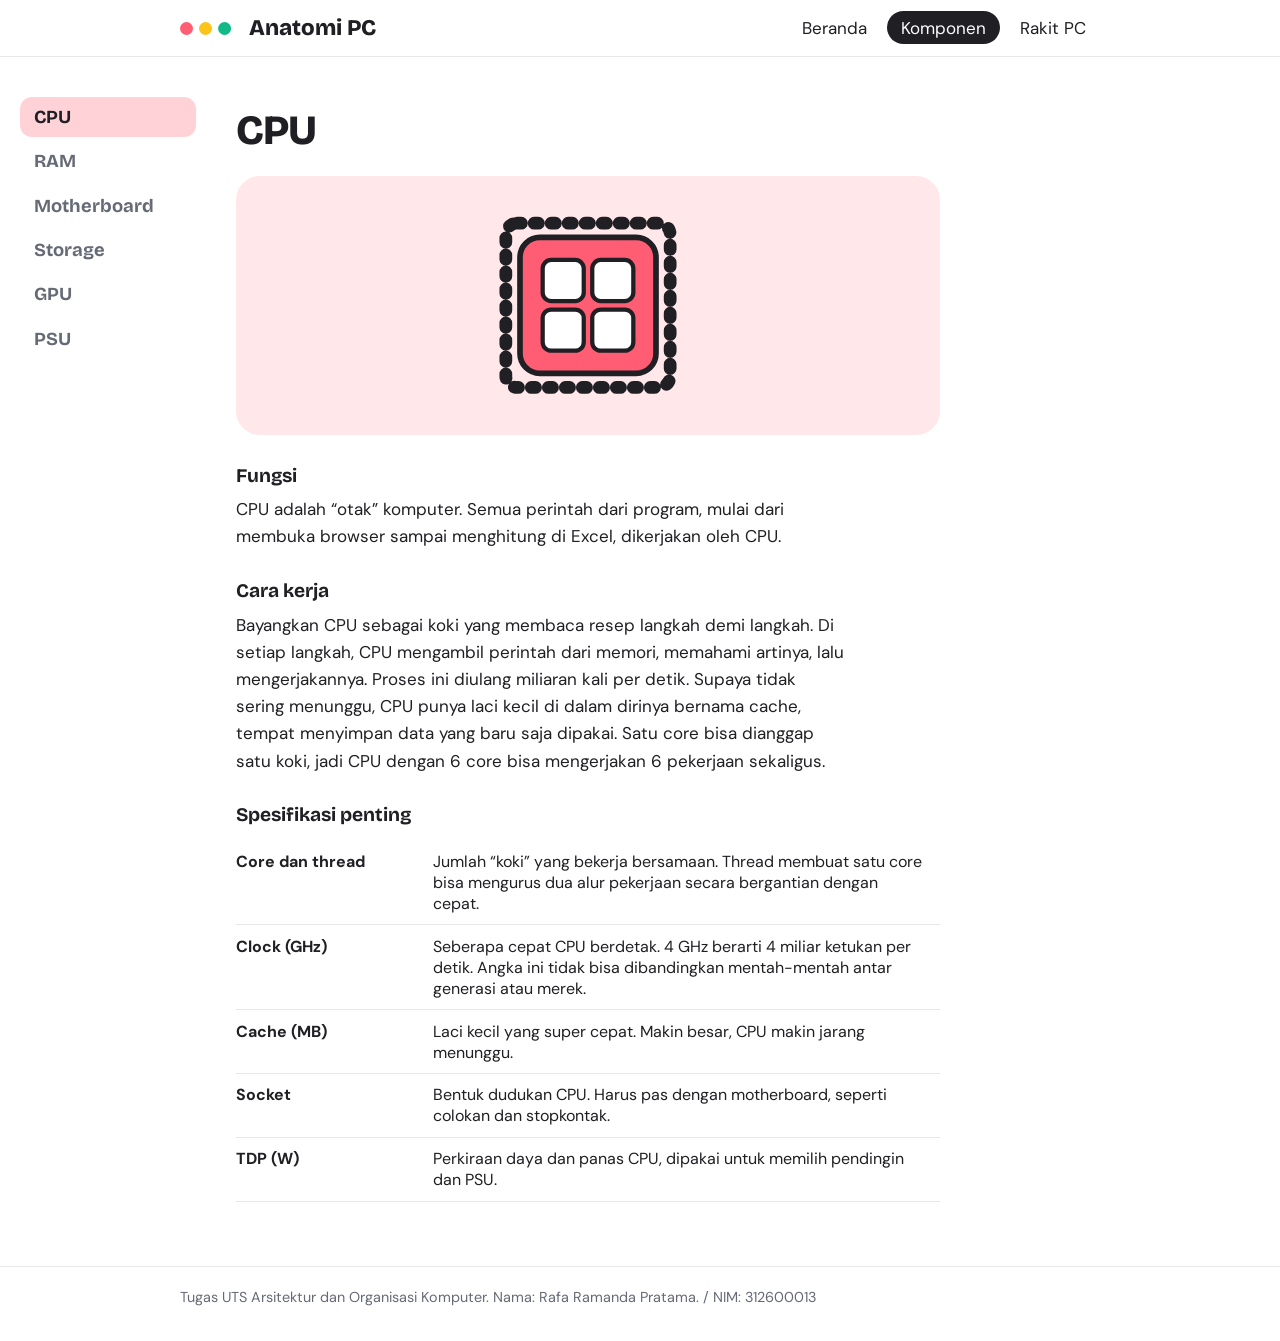
==== commit 526a2c1b: "Add favicon link to komponen.html" ====
--- a/komponen.html
+++ b/komponen.html
@@ -1,3 +1,4 @@
+<link rel="icon" href="favicon.svg" type="image/svg+xml">
 <!doctype html><html lang="id"><head><title>Komponen: Anatomi PC</title><meta charset="utf-8"><meta name="viewport" content="width=device-width,initial-scale=1"><link rel="preconnect" href="https://fonts.googleapis.com"><link rel="preconnect" href="https://fonts.gstatic.com" crossorigin><link href="https://fonts.googleapis.com/css2?family=Bricolage+Grotesque:wght@600;800&family=DM+Sans:wght@400;600&display=swap" rel="stylesheet"><link rel="stylesheet" href="style.css"></head><body>
 <header><div class="wrap"><a class="logo" href="index.html">Anatomi PC</a><nav><a href="index.html">Beranda</a><a href="komponen.html">Komponen</a><a href="rakit.html">Rakit PC</a></nav></div></header>
 <main class="wrap split">
